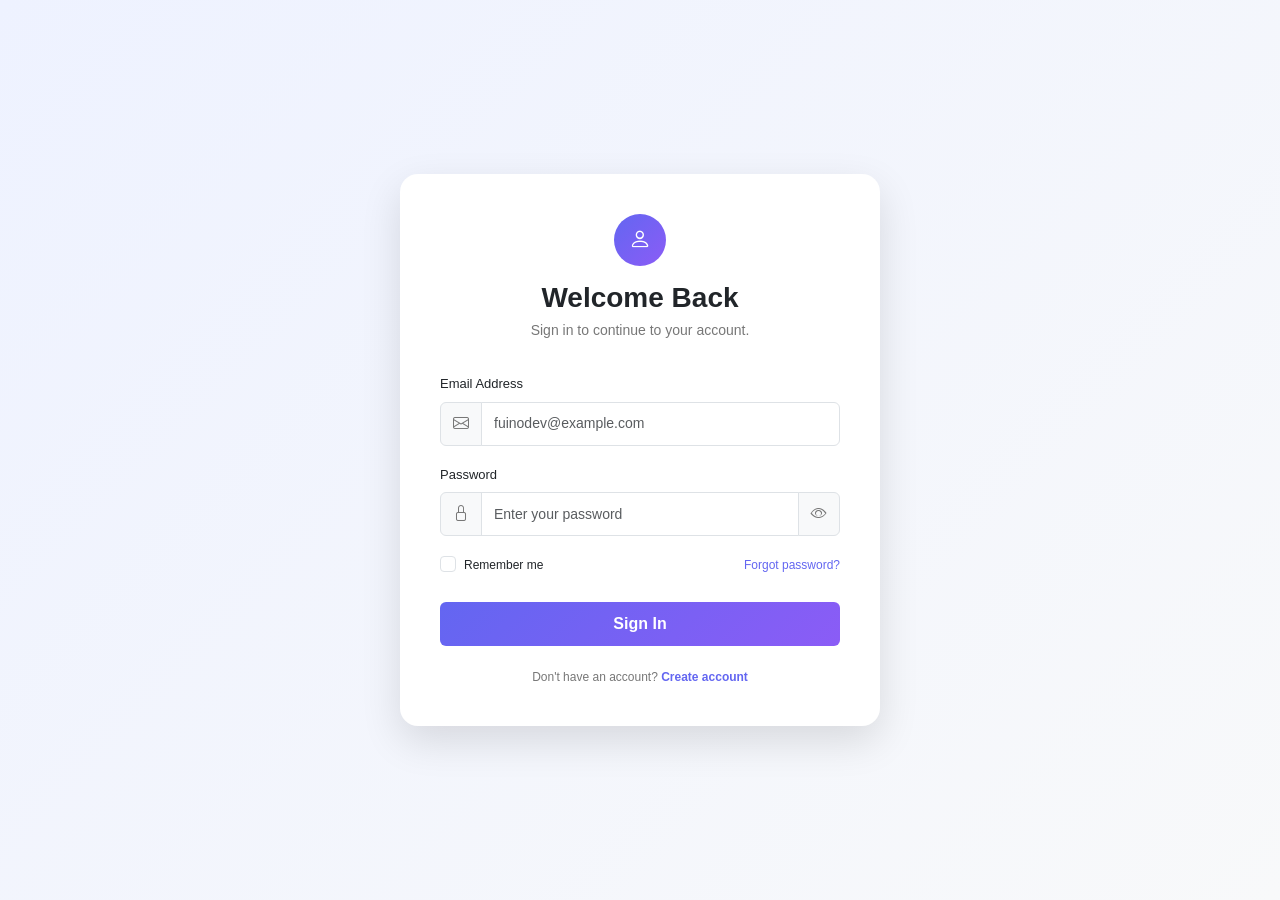
==== Bootstrap/LOGIN/index.html @ 55274026 "login system" ====
<!DOCTYPE html>
<html lang="en">
<head>
    <meta charset="UTF-8">
    <meta name="viewport" content="width=device-width, initial-scale=1.0">

    <title>Login</title>

    <link
            href="https://cdn.jsdelivr.net/npm/bootstrap@5.3.8/dist/css/bootstrap.min.css"
            rel="stylesheet"
    >

    <link
            rel="stylesheet"
            href="https://cdn.jsdelivr.net/npm/bootstrap-icons@1.13.1/font/bootstrap-icons.min.css"
    >

    <link rel="stylesheet" href="style.css">
</head>

<body>

<div class="container min-vh-100 d-flex justify-content-center align-items-center py-4">

    <div class="auth-card">

        <div class="auth-header">

            <div class="auth-icon">
                <i class="bi bi-person"></i>
            </div>

            <h1 id="authTitle">Welcome Back</h1>

            <p id="authDescription">
                Sign in to continue to your account.
            </p>

        </div>

        <div id="loginSection" class="auth-section active">

            <form id="loginForm">

                <div class="mb-3">

                    <label
                            for="loginEmail"
                            class="form-label"
                    >
                        Email Address
                    </label>

                    <div class="input-group">

                        <span class="input-group-text">
                            <i class="bi bi-envelope"></i>
                        </span>

                        <input
                                type="email"
                                class="form-control"
                                id="loginEmail"
                                placeholder="fuinodev@example.com"
                                required
                        >

                    </div>

                </div>

                <div class="mb-3">

                    <label
                            for="loginPassword"
                            class="form-label"
                    >
                        Password
                    </label>

                    <div class="input-group">

                        <span class="input-group-text">
                            <i class="bi bi-lock"></i>
                        </span>

                        <input
                                type="password"
                                class="form-control"
                                id="loginPassword"
                                placeholder="Enter your password"
                                required
                        >

                        <button
                                type="button"
                                class="btn password-button"
                                id="loginPasswordButton"
                        >
                            <i class="bi bi-eye"></i>
                        </button>

                    </div>

                </div>

                <div class="d-flex justify-content-between align-items-center mb-4">

                    <div class="form-check">

                        <input
                                class="form-check-input"
                                type="checkbox"
                                id="rememberMe"
                        >

                        <label
                                class="form-check-label"
                                for="rememberMe"
                        >
                            Remember me
                        </label>

                    </div>

                    <a href="#" class="auth-link">
                        Forgot password?
                    </a>

                </div>

                <button
                        type="submit"
                        class="btn auth-button w-100"
                >
                    Sign In
                </button>

            </form>

            <div class="switch-text">

                Don't have an account?

                <button
                        type="button"
                        class="switch-button"
                        id="showRegister"
                >
                    Create account
                </button>

            </div>

        </div>


        <div id="registerSection" class="auth-section">

            <form id="registerForm">

                <div class="row">

                    <div class="col-6 mb-3">

                        <label
                                for="firstName"
                                class="form-label"
                        >
                            First Name
                        </label>

                        <input
                                type="text"
                                class="form-control"
                                id="firstName"
                                placeholder="First name"
                                required
                        >

                    </div>

                    <div class="col-6 mb-3">

                        <label
                                for="lastName"
                                class="form-label"
                        >
                            Last Name
                        </label>

                        <input
                                type="text"
                                class="form-control"
                                id="lastName"
                                placeholder="Last name"
                                required
                        >

                    </div>

                </div>

                <div class="mb-3">

                    <label
                            for="registerEmail"
                            class="form-label"
                    >
                        Email Address
                    </label>

                    <div class="input-group">

                        <span class="input-group-text">
                            <i class="bi bi-envelope"></i>
                        </span>

                        <input
                                type="email"
                                class="form-control"
                                id="registerEmail"
                                placeholder="fuinodev@example.com"
                                required
                        >

                    </div>

                </div>

                <div class="mb-3">

                    <label
                            for="registerPassword"
                            class="form-label"
                    >
                        Password
                    </label>

                    <div class="input-group">

                        <span class="input-group-text">
                            <i class="bi bi-lock"></i>
                        </span>

                        <input
                                type="password"
                                class="form-control"
                                id="registerPassword"
                                placeholder="At least 8 characters"
                                minlength="8"
                                required
                        >

                        <button
                                type="button"
                                class="btn password-button"
                                id="registerPasswordButton"
                        >
                            <i class="bi bi-eye"></i>
                        </button>

                    </div>

                </div>

                <div class="mb-3">

                    <label
                            for="confirmPassword"
                            class="form-label"
                    >
                        Confirm Password
                    </label>

                    <div class="input-group">

                        <span class="input-group-text">
                            <i class="bi bi-shield-lock"></i>
                        </span>

                        <input
                                type="password"
                                class="form-control"
                                id="confirmPassword"
                                placeholder="Confirm password"
                                minlength="8"
                                required
                        >

                    </div>

                    <small id="passwordMessage"></small>

                </div>

                <div class="form-check mb-4">

                    <input
                            class="form-check-input"
                            type="checkbox"
                            id="terms"
                            required
                    >

                    <label
                            class="form-check-label"
                            for="terms"
                    >
                        I agree to the
                        <a href="#" class="auth-link">
                            Terms and Conditions
                        </a>
                    </label>

                </div>

                <button
                        type="submit"
                        class="btn auth-button w-100"
                >
                    Create Account
                </button>

            </form>

            <div class="switch-text">

                Already have an account?

                <button
                        type="button"
                        class="switch-button"
                        id="showLogin"
                >
                    Sign in
                </button>

            </div>

        </div>

    </div>

</div>

<script src="script.js"></script>

</body>
</html>
---- Bootstrap/LOGIN/style.css ----
* {
    box-sizing: border-box;
}

body {
    margin: 0;
    min-height: 100vh;

    background: linear-gradient(
            135deg,
            #eef2ff,
            #f8f9fa
    );

    font-family: Arial, Helvetica, sans-serif;
}

.auth-card {
    width: 100%;
    max-width: 480px;

    padding: 40px;

    background: #ffffff;

    border-radius: 18px;

    box-shadow:
            0 15px 40px rgba(0, 0, 0, 0.12);
}

.auth-header {
    text-align: center;

    margin-bottom: 30px;
}

.auth-icon {
    width: 52px;
    height: 52px;

    margin: 0 auto 15px;

    display: flex;
    justify-content: center;
    align-items: center;

    border-radius: 50%;

    background: linear-gradient(
            135deg,
            #6366f1,
            #8b5cf6
    );

    color: #ffffff;

    font-size: 22px;
}

.auth-header h1 {
    margin-bottom: 6px;

    font-size: 28px;
    font-weight: 700;
}

.auth-header p {
    margin: 0;

    color: #777777;

    font-size: 14px;
}

.auth-section {
    display: none;
}

.auth-section.active {
    display: block;

    animation:
            sectionIn
            0.4s
            ease;
}

@keyframes sectionIn {

    from {
        opacity: 0;

        transform: translateY(12px);
    }

    to {
        opacity: 1;

        transform: translateY(0);
    }
}

.form-label {
    font-size: 13px;
    font-weight: 500;
}

.form-control,
.input-group-text,
.password-button {
    min-height: 44px;
}

.form-control {
    font-size: 14px;
}

.form-control:focus {
    border-color: #6366f1;

    box-shadow:
            0 0 0 3px rgba(99, 102, 241, 0.12);
}

.input-group-text {
    background: #f8f9fa;

    color: #777777;
}

.password-button {
    border: 1px solid #dee2e6;

    background: #f8f9fa;

    color: #777777;
}

.password-button:hover {
    background: #eeeeee;

    color: #222222;
}

.auth-button {
    min-height: 44px;

    border: none;

    background: linear-gradient(
            135deg,
            #6366f1,
            #8b5cf6
    );

    color: #ffffff;

    font-weight: 600;

    transition:
            transform 0.2s ease,
            box-shadow 0.2s ease;
}

.auth-button:hover {
    color: #ffffff;

    transform: translateY(-1px);

    box-shadow:
            0 7px 18px rgba(99, 102, 241, 0.25);
}

.auth-button:active {
    transform: translateY(0);
}

.form-check-label,
.auth-link,
.switch-text,
.switch-button {
    font-size: 12px;
}

.form-check-input:checked {
    background-color: #6366f1;

    border-color: #6366f1;
}

.auth-link {
    color: #6366f1;

    text-decoration: none;
}

.auth-link:hover {
    text-decoration: underline;
}

.switch-text {
    margin-top: 22px;

    text-align: center;

    color: #777777;
}

.switch-button {
    padding: 0;

    border: none;

    background: transparent;

    color: #6366f1;

    font-weight: 600;

    cursor: pointer;
}

.switch-button:hover {
    text-decoration: underline;
}

#passwordMessage {
    display: block;

    margin-top: 5px;

    font-size: 11px;
}

@media (max-width: 520px) {

    .auth-card {
        padding: 28px 22px;

        border-radius: 14px;
    }

    .auth-header h1 {
        font-size: 25px;
    }
}
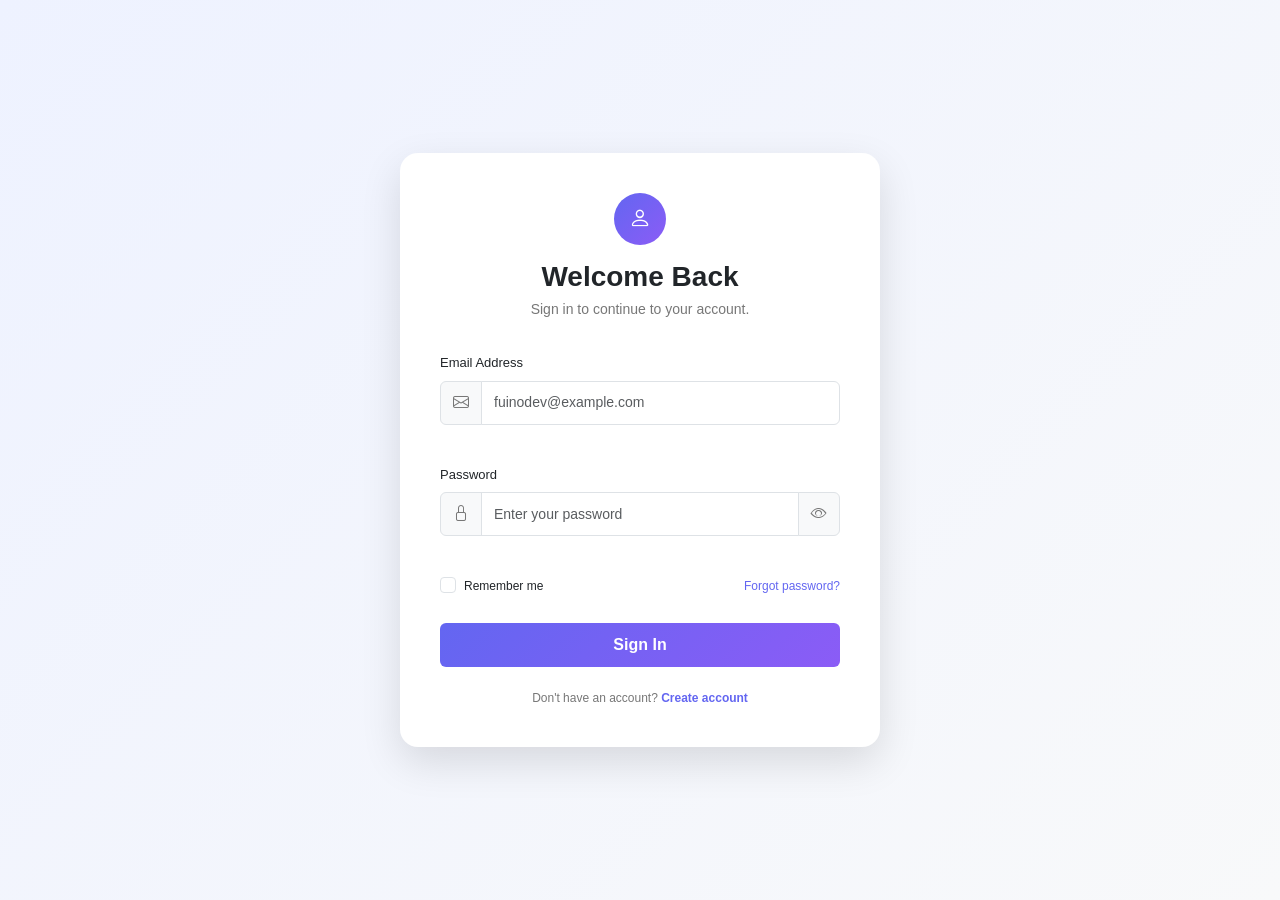
==== commit ffa76f3f: "validation do not use localalert" ====
--- a/Bootstrap/LOGIN/index.html
+++ b/Bootstrap/LOGIN/index.html
@@ -41,14 +41,11 @@
 
         <div id="loginSection" class="auth-section active">
 
-            <form id="loginForm">
-
-                <div class="mb-3">
-
-                    <label
-                            for="loginEmail"
-                            class="form-label"
-                    >
+            <form id="loginForm" novalidate>
+
+                <div class="mb-3">
+
+                    <label for="loginEmail" class="form-label">
                         Email Address
                     </label>
 
@@ -63,19 +60,17 @@
                                 class="form-control"
                                 id="loginEmail"
                                 placeholder="fuinodev@example.com"
-                                required
-                        >
-
-                    </div>
-
-                </div>
-
-                <div class="mb-3">
-
-                    <label
-                            for="loginPassword"
-                            class="form-label"
-                    >
+                        >
+
+                    </div>
+
+                    <small id="loginEmailError" class="field-error"></small>
+
+                </div>
+
+                <div class="mb-3">
+
+                    <label for="loginPassword" class="form-label">
                         Password
                     </label>
 
@@ -90,7 +85,6 @@
                                 class="form-control"
                                 id="loginPassword"
                                 placeholder="Enter your password"
-                                required
                         >
 
                         <button
@@ -103,7 +97,11 @@
 
                     </div>
 
-                </div>
+                    <small id="loginPasswordError" class="field-error"></small>
+
+                </div>
+
+                <div id="loginMessage" class="form-message"></div>
 
                 <div class="d-flex justify-content-between align-items-center mb-4">
 
@@ -115,10 +113,7 @@
                                 id="rememberMe"
                         >
 
-                        <label
-                                class="form-check-label"
-                                for="rememberMe"
-                        >
+                        <label class="form-check-label" for="rememberMe">
                             Remember me
                         </label>
 
@@ -130,10 +125,7 @@
 
                 </div>
 
-                <button
-                        type="submit"
-                        class="btn auth-button w-100"
-                >
+                <button type="submit" class="btn auth-button w-100">
                     Sign In
                 </button>
 
@@ -155,19 +147,15 @@
 
         </div>
 
-
         <div id="registerSection" class="auth-section">
 
-            <form id="registerForm">
+            <form id="registerForm" novalidate>
 
                 <div class="row">
 
                     <div class="col-6 mb-3">
 
-                        <label
-                                for="firstName"
-                                class="form-label"
-                        >
+                        <label for="firstName" class="form-label">
                             First Name
                         </label>
 
@@ -176,17 +164,15 @@
                                 class="form-control"
                                 id="firstName"
                                 placeholder="First name"
-                                required
-                        >
+                        >
+
+                        <small id="firstNameError" class="field-error"></small>
 
                     </div>
 
                     <div class="col-6 mb-3">
 
-                        <label
-                                for="lastName"
-                                class="form-label"
-                        >
+                        <label for="lastName" class="form-label">
                             Last Name
                         </label>
 
@@ -195,19 +181,17 @@
                                 class="form-control"
                                 id="lastName"
                                 placeholder="Last name"
-                                required
-                        >
-
-                    </div>
-
-                </div>
-
-                <div class="mb-3">
-
-                    <label
-                            for="registerEmail"
-                            class="form-label"
-                    >
+                        >
+
+                        <small id="lastNameError" class="field-error"></small>
+
+                    </div>
+
+                </div>
+
+                <div class="mb-3">
+
+                    <label for="registerEmail" class="form-label">
                         Email Address
                     </label>
 
@@ -222,19 +206,17 @@
                                 class="form-control"
                                 id="registerEmail"
                                 placeholder="fuinodev@example.com"
-                                required
-                        >
-
-                    </div>
-
-                </div>
-
-                <div class="mb-3">
-
-                    <label
-                            for="registerPassword"
-                            class="form-label"
-                    >
+                        >
+
+                    </div>
+
+                    <small id="registerEmailError" class="field-error"></small>
+
+                </div>
+
+                <div class="mb-3">
+
+                    <label for="registerPassword" class="form-label">
                         Password
                     </label>
 
@@ -249,8 +231,6 @@
                                 class="form-control"
                                 id="registerPassword"
                                 placeholder="At least 8 characters"
-                                minlength="8"
-                                required
                         >
 
                         <button
@@ -263,14 +243,13 @@
 
                     </div>
 
-                </div>
-
-                <div class="mb-3">
-
-                    <label
-                            for="confirmPassword"
-                            class="form-label"
-                    >
+                    <small id="registerPasswordError" class="field-error"></small>
+
+                </div>
+
+                <div class="mb-3">
+
+                    <label for="confirmPassword" class="form-label">
                         Confirm Password
                     </label>
 
@@ -285,29 +264,23 @@
                                 class="form-control"
                                 id="confirmPassword"
                                 placeholder="Confirm password"
-                                minlength="8"
-                                required
-                        >
-
-                    </div>
-
-                    <small id="passwordMessage"></small>
-
-                </div>
-
-                <div class="form-check mb-4">
+                        >
+
+                    </div>
+
+                    <small id="passwordMessage" class="field-error"></small>
+
+                </div>
+
+                <div class="form-check mb-2">
 
                     <input
                             class="form-check-input"
                             type="checkbox"
                             id="terms"
-                            required
                     >
 
-                    <label
-                            class="form-check-label"
-                            for="terms"
-                    >
+                    <label class="form-check-label" for="terms">
                         I agree to the
                         <a href="#" class="auth-link">
                             Terms and Conditions
@@ -316,10 +289,11 @@
 
                 </div>
 
-                <button
-                        type="submit"
-                        class="btn auth-button w-100"
-                >
+                <small id="termsError" class="field-error terms-error"></small>
+
+                <div id="registerMessage" class="form-message"></div>
+
+                <button type="submit" class="btn auth-button w-100">
                     Create Account
                 </button>
 
--- a/Bootstrap/LOGIN/style.css
+++ b/Bootstrap/LOGIN/style.css
@@ -87,7 +87,6 @@
 }
 
 @keyframes sectionIn {
-
     from {
         opacity: 0;
 
@@ -123,6 +122,21 @@
             0 0 0 3px rgba(99, 102, 241, 0.12);
 }
 
+.form-control.is-invalid {
+    border-color: #dc3545;
+}
+
+.form-control.is-invalid:focus {
+    border-color: #dc3545;
+
+    box-shadow:
+            0 0 0 3px rgba(220, 53, 69, 0.12);
+}
+
+.input-group .form-control.is-invalid {
+    z-index: 3;
+}
+
 .input-group-text {
     background: #f8f9fa;
 
@@ -141,6 +155,63 @@
     background: #eeeeee;
 
     color: #222222;
+}
+
+.field-error {
+    display: block;
+
+    min-height: 16px;
+    margin-top: 5px;
+
+    color: #dc3545;
+
+    font-size: 11px;
+}
+
+.field-success {
+    display: block;
+
+    min-height: 16px;
+    margin-top: 5px;
+
+    color: #198754;
+
+    font-size: 11px;
+}
+
+.terms-error {
+    margin-bottom: 10px;
+}
+
+.form-message {
+    display: none;
+
+    margin-bottom: 16px;
+    padding: 10px 12px;
+
+    border-radius: 8px;
+
+    font-size: 12px;
+}
+
+.form-message.error {
+    display: block;
+
+    background: #f8d7da;
+
+    color: #842029;
+
+    border: 1px solid #f5c2c7;
+}
+
+.form-message.success {
+    display: block;
+
+    background: #d1e7dd;
+
+    color: #0f5132;
+
+    border: 1px solid #badbcc;
 }
 
 .auth-button {
@@ -189,6 +260,10 @@
     border-color: #6366f1;
 }
 
+.form-check-input.is-invalid {
+    border-color: #dc3545;
+}
+
 .auth-link {
     color: #6366f1;
 
@@ -225,16 +300,7 @@
     text-decoration: underline;
 }
 
-#passwordMessage {
-    display: block;
-
-    margin-top: 5px;
-
-    font-size: 11px;
-}
-
 @media (max-width: 520px) {
-
     .auth-card {
         padding: 28px 22px;
 
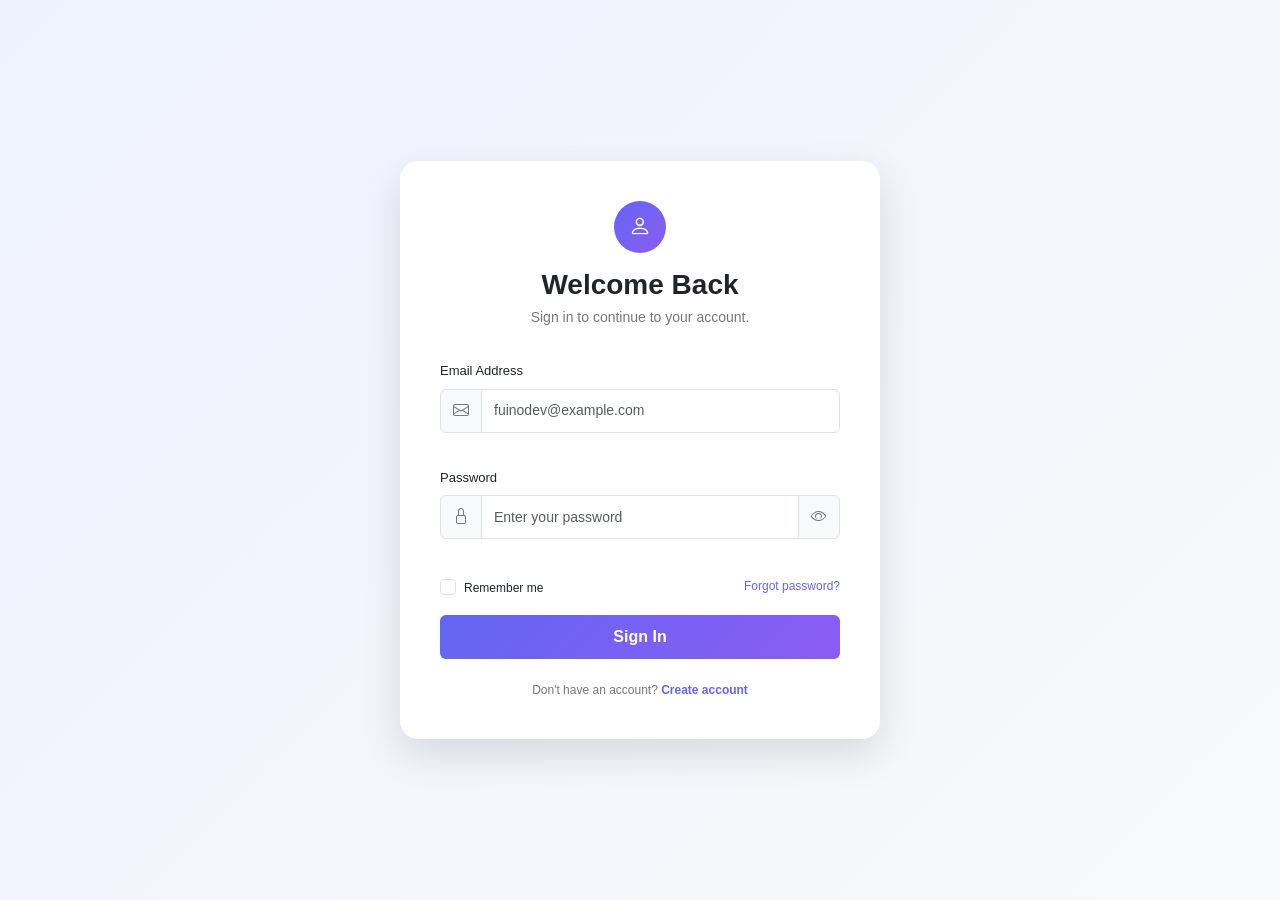
==== commit cd208cb1: "adjusting the margin in inputs" ====
--- a/Bootstrap/LOGIN/index.html
+++ b/Bootstrap/LOGIN/index.html
@@ -64,7 +64,7 @@
 
                     </div>
 
-                    <small id="loginEmailError" class="field-error"></small>
+                    <small id="loginEmailError" class="input-error"></small>
 
                 </div>
 
@@ -97,13 +97,13 @@
 
                     </div>
 
-                    <small id="loginPasswordError" class="field-error"></small>
+                    <small id="loginPasswordError" class="input-error"></small>
 
                 </div>
 
                 <div id="loginMessage" class="form-message"></div>
 
-                <div class="d-flex justify-content-between align-items-center mb-4">
+                <div class="d-flex justify-content-between align-items-center mb-3">
 
                     <div class="form-check">
 
@@ -113,7 +113,10 @@
                                 id="rememberMe"
                         >
 
-                        <label class="form-check-label" for="rememberMe">
+                        <label
+                                class="form-check-label"
+                                for="rememberMe"
+                        >
                             Remember me
                         </label>
 
@@ -125,7 +128,10 @@
 
                 </div>
 
-                <button type="submit" class="btn auth-button w-100">
+                <button
+                        type="submit"
+                        class="btn auth-button w-100"
+                >
                     Sign In
                 </button>
 
@@ -166,7 +172,7 @@
                                 placeholder="First name"
                         >
 
-                        <small id="firstNameError" class="field-error"></small>
+                        <small id="firstNameError" class="input-error"></small>
 
                     </div>
 
@@ -183,7 +189,7 @@
                                 placeholder="Last name"
                         >
 
-                        <small id="lastNameError" class="field-error"></small>
+                        <small id="lastNameError" class="input-error"></small>
 
                     </div>
 
@@ -210,7 +216,7 @@
 
                     </div>
 
-                    <small id="registerEmailError" class="field-error"></small>
+                    <small id="registerEmailError" class="input-error"></small>
 
                 </div>
 
@@ -243,7 +249,7 @@
 
                     </div>
 
-                    <small id="registerPasswordError" class="field-error"></small>
+                    <small id="registerPasswordError" class="input-error"></small>
 
                 </div>
 
@@ -268,11 +274,11 @@
 
                     </div>
 
-                    <small id="passwordMessage" class="field-error"></small>
-
-                </div>
-
-                <div class="form-check mb-2">
+                    <small id="confirmPasswordError" class="input-error"></small>
+
+                </div>
+
+                <div class="form-check">
 
                     <input
                             class="form-check-input"
@@ -280,7 +286,10 @@
                             id="terms"
                     >
 
-                    <label class="form-check-label" for="terms">
+                    <label
+                            class="form-check-label"
+                            for="terms"
+                    >
                         I agree to the
                         <a href="#" class="auth-link">
                             Terms and Conditions
@@ -289,11 +298,14 @@
 
                 </div>
 
-                <small id="termsError" class="field-error terms-error"></small>
+                <small id="termsError" class="input-error terms-error"></small>
 
                 <div id="registerMessage" class="form-message"></div>
 
-                <button type="submit" class="btn auth-button w-100">
+                <button
+                        type="submit"
+                        class="btn auth-button w-100"
+                >
                     Create Account
                 </button>
 
--- a/Bootstrap/LOGIN/style.css
+++ b/Bootstrap/LOGIN/style.css
@@ -18,11 +18,9 @@
 .auth-card {
     width: 100%;
     max-width: 480px;
-
     padding: 40px;
 
     background: #ffffff;
-
     border-radius: 18px;
 
     box-shadow:
@@ -31,7 +29,6 @@
 
 .auth-header {
     text-align: center;
-
     margin-bottom: 30px;
 }
 
@@ -54,7 +51,6 @@
     );
 
     color: #ffffff;
-
     font-size: 22px;
 }
 
@@ -69,7 +65,6 @@
     margin: 0;
 
     color: #777777;
-
     font-size: 14px;
 }
 
@@ -79,23 +74,17 @@
 
 .auth-section.active {
     display: block;
-
-    animation:
-            sectionIn
-            0.4s
-            ease;
+    animation: sectionIn 0.4s ease;
 }
 
 @keyframes sectionIn {
     from {
         opacity: 0;
-
         transform: translateY(12px);
     }
 
     to {
         opacity: 1;
-
         transform: translateY(0);
     }
 }
@@ -122,24 +111,19 @@
             0 0 0 3px rgba(99, 102, 241, 0.12);
 }
 
-.form-control.is-invalid {
-    border-color: #dc3545;
-}
-
-.form-control.is-invalid:focus {
-    border-color: #dc3545;
+.form-control.invalid {
+    border-color: #dc2626;
 
     box-shadow:
-            0 0 0 3px rgba(220, 53, 69, 0.12);
-}
-
-.input-group .form-control.is-invalid {
+            0 0 0 3px rgba(220, 38, 38, 0.1);
+}
+
+.input-group .form-control.invalid {
     z-index: 3;
 }
 
 .input-group-text {
     background: #f8f9fa;
-
     color: #777777;
 }
 
@@ -147,35 +131,31 @@
     border: 1px solid #dee2e6;
 
     background: #f8f9fa;
-
     color: #777777;
 }
 
 .password-button:hover {
     background: #eeeeee;
-
     color: #222222;
 }
 
-.field-error {
+.input-error {
     display: block;
 
     min-height: 16px;
     margin-top: 5px;
 
-    color: #dc3545;
-
+    color: #dc2626;
     font-size: 11px;
 }
 
-.field-success {
+.input-success {
     display: block;
 
     min-height: 16px;
     margin-top: 5px;
 
     color: #198754;
-
     font-size: 11px;
 }
 
@@ -187,7 +167,7 @@
     display: none;
 
     margin-bottom: 16px;
-    padding: 10px 12px;
+    padding: 11px 13px;
 
     border-radius: 8px;
 
@@ -197,19 +177,17 @@
 .form-message.error {
     display: block;
 
+    color: #842029;
     background: #f8d7da;
 
-    color: #842029;
-
     border: 1px solid #f5c2c7;
 }
 
 .form-message.success {
     display: block;
 
+    color: #0f5132;
     background: #d1e7dd;
-
-    color: #0f5132;
 
     border: 1px solid #badbcc;
 }
@@ -256,17 +234,15 @@
 
 .form-check-input:checked {
     background-color: #6366f1;
-
     border-color: #6366f1;
 }
 
-.form-check-input.is-invalid {
-    border-color: #dc3545;
+.form-check-input.invalid {
+    border-color: #dc2626;
 }
 
 .auth-link {
     color: #6366f1;
-
     text-decoration: none;
 }
 
@@ -286,7 +262,6 @@
     padding: 0;
 
     border: none;
-
     background: transparent;
 
     color: #6366f1;
@@ -296,6 +271,21 @@
     cursor: pointer;
 }
 
+.auth-section .mb-3 {
+    margin-bottom: 14px !important;
+}
+
+.input-error {
+    display: block;
+    min-height: 14px;
+    margin-top: 4px;
+    color: #dc2626;
+    font-size: 11px;
+}
+
+.form-check {
+    margin-top: 4px;
+}
 .switch-button:hover {
     text-decoration: underline;
 }
@@ -303,7 +293,6 @@
 @media (max-width: 520px) {
     .auth-card {
         padding: 28px 22px;
-
         border-radius: 14px;
     }
 
